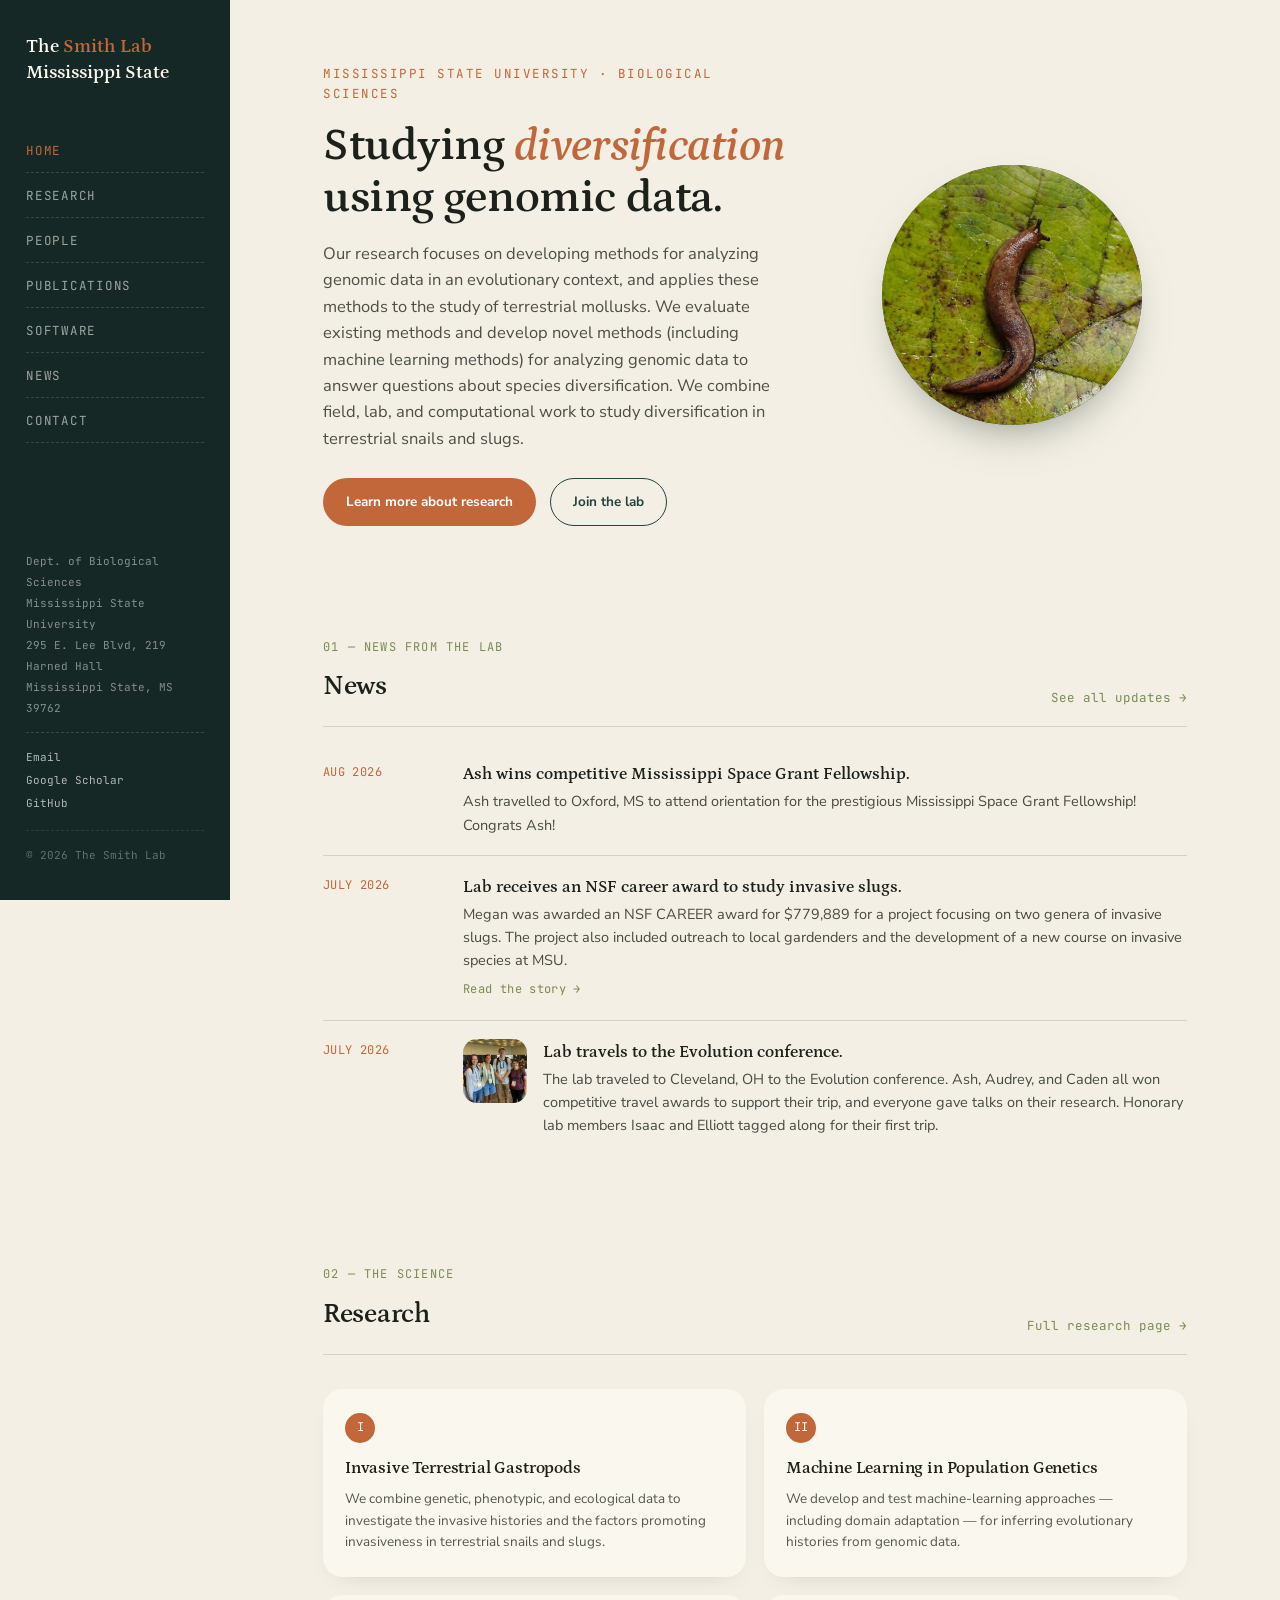
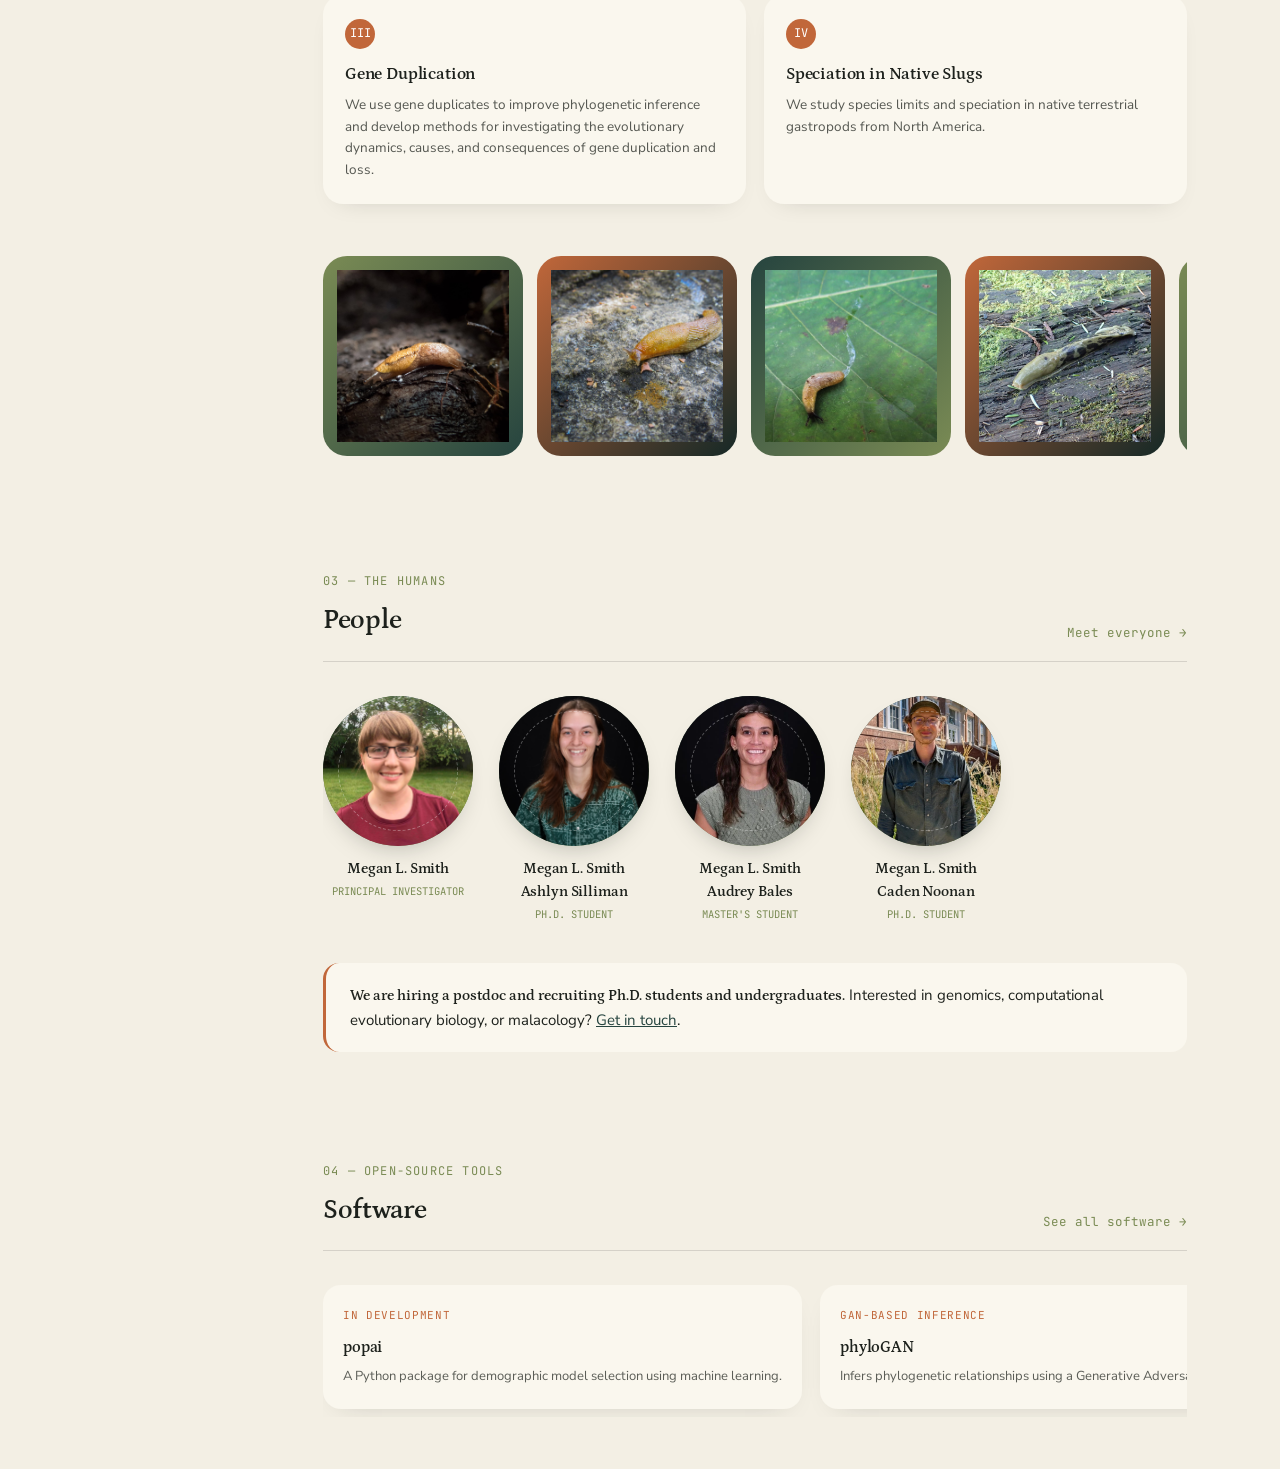
==== index.html @ 206c3eed "Initial site" ====
<!DOCTYPE html>
<html lang="en">
<head>
<meta charset="UTF-8">
<meta name="viewport" content="width=device-width, initial-scale=1.0">
<meta name="description" content="The Smith Lab at Mississippi State University studies diversification using genomic data, with a focus on terrestrial snails and slugs.">
<title>The Smith Lab — Mississippi State University</title>
<link rel="stylesheet" href="styles.css">
</head>
<body>

<div class="layout">
  <div class="sidebar">
    <div class="sidebar-top">
      <a class="brand" href="index.html">The <span>Smith Lab</span><br>Mississippi State</a>
      <button class="sidebar-toggle" aria-label="Toggle menu" aria-expanded="false"><span></span><span></span><span></span></button>
    </div>
    <div class="sidebar-collapsible">
      <ul>
        <li><a href="index.html" class="navlink active">Home</a></li>
        <li><a href="research.html" class="navlink">Research</a></li>
        <li><a href="people.html" class="navlink">People</a></li>
        <li><a href="publications.html" class="navlink">Publications</a></li>
        <li><a href="software.html" class="navlink">Software</a></li>
        <li><a href="news.html" class="navlink">News</a></li>
        <li><a href="contact.html" class="navlink">Contact</a></li>
      </ul>
      <div class="foot-mini">
        Dept. of Biological Sciences<br>
        Mississippi State University<br>
        295 E. Lee Blvd, 219 Harned Hall<br>
        Mississippi State, MS 39762
        <div class="foot-links">
          <a href="mailto:ms4438@msstate.edu">Email</a>
          <a href="https://scholar.google.com/citations?hl=en&user=STDh3vkAAAAJ">Google Scholar</a>
          <a href="https://github.com/meganlsmith">GitHub</a>
        </div>
        <div class="copyright">© 2026 The Smith Lab</div>
      </div>
    </div>
  </div>

  <main>
    <header class="hero">
      <div class="wrap">
        <div>
          <span class="eyebrow mono">Mississippi State University · Biological Sciences</span>
          <h1>Studying <em>diversification</em> using genomic data.</h1>
          <p class="lede">
				Our research focuses on developing methods for analyzing genomic data in an evolutionary context, and applies these methods to the study of terrestrial mollusks.
				We evaluate existing methods and develop novel methods (including machine learning methods) for analyzing genomic data to answer questions about species diversification.
				We combine field, lab, and computational work to study diversification in terrestrial snails and slugs.           
		  </p>
          <div class="hero-ctas">
            <a class="btn btn-solid" href="research.html">Learn more about research</a>
            <a class="btn btn-outline" href="people.html">Join the lab</a>
          </div>
        </div>
        <div class="hero-art">
          <!-- PLACEHOLDER: swap for a headshot or field photo, saved to photos/header/ -->
			<div class="photo-circle"><img src="photos/header/vanattae.webp" alt="Close-up of a cute snail"></div>

        </div>
      </div>
    </header>

    <!-- News teaser section -->
    <section id="news-teaser">
      <div class="wrap">
        <div class="section-head">
          <div>
            <span class="tag">01 — News from the lab</span>
            <h2>News</h2>
          </div>
          <a href="news.html" class="more-link">See all updates →</a>
        </div>
        <ul class="news-list" id="news-list-home">
          <li><p class="mono" style="opacity:0.5;">Loading news…</p></li>
        </ul>
      </div>
    </section>

    <section id="research">
      <div class="wrap">
        <div class="section-head">
          <div>
            <span class="tag">02 — The science</span>
            <h2>Research</h2>
          </div>
          <a href="research.html" class="more-link">Full research page →</a>
        </div>
        <div class="research-grid">
          <div class="research-card">
            <div class="num">I</div>
            <h3>Invasive Terrestrial Gastropods</h3>
            <p>We combine genetic, phenotypic, and ecological data to investigate the invasive histories and the factors promoting invasiveness in terrestrial snails and slugs.</p>
          </div>
          <div class="research-card">
            <div class="num">II</div>
            <h3>Machine Learning in Population Genetics</h3>
            <p>We develop and test machine-learning approaches — including domain adaptation — for inferring evolutionary histories from genomic data.</p>
          </div>
          <div class="research-card">
            <div class="num">III</div>
            <h3>Gene Duplication</h3>
            <p>We use gene duplicates to improve phylogenetic inference and develop methods for investigating the evolutionary dynamics, causes, and consequences of gene duplication and loss.</p>
          </div>
          <div class="research-card">
            <div class="num">IV</div>
            <h3>Speciation in Native Slugs</h3>
            <p>We study species limits and speciation in native terrestrial gastropods from North America.</p>
          </div>
        </div>
      </div>
    </section>

    <!-- Gallery section -->
    <section style="padding-top:0;">
      <div class="wrap">
        <!--
          PLACEHOLDER: fieldwork / specimen / lab photos.
          Drop images into photos/gallery/ and replace each .gallery-item's
          contents with an <img src="photos/gallery/your-photo.jpg" alt="..."> tag.
        -->
		<div class="gallery" id="gallery">
          <div class="gallery-item"><span class="mono">Loading…</span></div>
        </div>
    
      </div>
    </section>

    <!-- People teaser section -->
    <section id="people-teaser">
      <div class="wrap">
        <div class="section-head">
          <div>
            <span class="tag">03 — The humans</span>
            <h2>People</h2>
          </div>
          <a href="people.html" class="more-link">Meet everyone →</a>
        </div>
        <div class="people-strip">
          <a class="person-card-link" href="people.html#megan-smith">
            <div class="person-card">
			<div class="person-photo"><img src="photos/people/megan.webp" alt="Megan L. Smith"></div>              <h4>Megan L. Smith</h4>
              <div class="role">Principal Investigator</div>
            </div>
          </a>
          <a class="person-card-link" href="people.html#ashlyn-silliman">
            <div class="person-card">
			<div class="person-photo"><img src="photos/people/ash.webp" alt="Ash Silliman"></div>              <h4>Megan L. Smith</h4>
              <h4>Ashlyn Silliman</h4>
              <div class="role">Ph.D. Student</div>
            </div>
          </a>
          <a class="person-card-link" href="people.html#audrey-bales">
            <div class="person-card">
			<div class="person-photo"><img src="photos/people/audrey.webp" alt="Audrey Bales"></div>              <h4>Megan L. Smith</h4>
              <h4>Audrey Bales</h4>
              <div class="role">Master's Student</div>
            </div>
          </a>
          <a class="person-card-link" href="people.html#caden-noonan">
            <div class="person-card">
			<div class="person-photo"><img src="photos/people/caden.webp" alt="Caden Noonan"></div>              <h4>Megan L. Smith</h4>
              <h4>Caden Noonan</h4>
              <div class="role">Ph.D. Student</div>
            </div>
          </a>
        </div>
        <div class="recruiting">
          <strong>We are hiring a postdoc and recruiting Ph.D. students and undergraduates.</strong> Interested in genomics, computational evolutionary biology, or malacology? <a href="contact.html" style="color:var(--teal); text-decoration:underline;">Get in touch</a>.
        </div>
      </div>
    </section>

    <!-- Software teaser section -->
    <section id="software-teaser">
      <div class="wrap">
        <div class="section-head">
          <div>
            <span class="tag">04 — Open-source tools</span>
            <h2>Software</h2>
          </div>
          <a href="software.html" class="more-link">See all software →</a>
        </div>
        <div class="software-strip">
          <div class="software-card-mini">
            <span class="mono">In development</span>
            <h4>popai</h4>
            <p>A Python package for demographic model selection using machine learning.</p>
          </div>
          <div class="software-card-mini">
            <span class="mono">GAN-based inference</span>
            <h4>phyloGAN</h4>
            <p>Infers phylogenetic relationships using a Generative Adversarial Network.</p>
          </div>
          <div class="software-card-mini">
            <span class="mono">Simulation</span>
            <h4>dupcoal</h4>
            <p>Simulates gene trees under duplication, loss, and coalescence, including copy-number hemiplasy.</p>
          </div>
        </div>
      </div>
    </section>


  </main>
</div>

<!-- Gallery autoscroll -->
<!-- Gallery: build tiles from gallery.json, then enable auto-scroll on hover -->
<script>
  const gallery = document.getElementById('gallery');

  fetch('gallery.json')
    .then(res => res.json())
    .then(items => {
      if (!items.length) {
        gallery.innerHTML = '<div class="gallery-item"><span class="mono">Photos coming soon</span></div>';
        return;
      }

      gallery.innerHTML = items.map(item =>
        `<div class="gallery-item"><img src="photos/gallery/${item.file}" alt="${item.alt || ''}"></div>`
      ).join('');

      const originalItems = Array.from(gallery.children);
      originalItems.forEach(item => {
        const clone = item.cloneNode(true);
        clone.setAttribute('aria-hidden', 'true');
        gallery.appendChild(clone);
      });
      const loopPoint = gallery.scrollWidth / 2;

      let scrollTimer = null;
      gallery.addEventListener('mouseenter', () => {
        gallery.classList.add('auto-scrolling');
        scrollTimer = setInterval(() => {
          gallery.scrollLeft += 2;
          if (gallery.scrollLeft >= loopPoint) gallery.scrollLeft -= loopPoint;
        }, 20);
      });
      gallery.addEventListener('mouseleave', () => {
        clearInterval(scrollTimer);
        gallery.classList.remove('auto-scrolling');
      });
    })
    .catch(() => {
      gallery.innerHTML = '<div class="gallery-item"><span class="mono">Could not load gallery.json</span></div>';
    });
</script>
<!-- News teaser (first 3 items from news.json) -->
<script>
  fetch('news.json')
    .then(res => res.json())
    .then(items => {
      items.sort((a, b) => new Date(b.date) - new Date(a.date));
      const list = document.getElementById('news-list-home');
      list.innerHTML = items.slice(0, 3).map(n => {
        const thumb = n.image ? `<img class="news-thumb" src="${n.image}" alt="">` : '';
        const link = n.link ? `<a class="news-link mono" href="${n.link}" target="_blank" rel="noopener">Read the story →</a>` : '';
        return `
          <li>
            <span class="news-date mono">${n.display_date}</span>
            <div class="news-text">
              ${thumb}
              <div class="news-text-body">
                <strong>${n.title}</strong>
                <p>${n.body}</p>
                ${link}
              </div>
            </div>
          </li>`;
      }).join('');
    })
    .catch(() => {
      document.getElementById('news-list-home').innerHTML = '<li><p class="mono" style="opacity:0.5;">Could not load news.json.</p></li>';
    });
</script>
<script src="nav.js"></script>

</body>
</html>
---- styles.css ----
@import url('https://fonts.googleapis.com/css2?family=Petrona:opsz,wght@8..30,400;8..30,500;8..30,600;8..30,700&family=Nunito+Sans:wght@400;500;600;700&family=JetBrains+Mono:wght@400;500;600;700&display=swap');

:root{
  --ink:#1D211C;
  --paper:#F3EFE4;
  --paper-warm:#FAF7EE;
  --teal:#26443F;
  --teal-deep:#152826;
  --rust:#C1673A;
  --moss:#7A8B54;
  --line: rgba(29,33,28,0.14);
}

*{box-sizing:border-box;}
html{scroll-behavior:smooth;}
body{
  margin:0;
  background:var(--paper);
  color:var(--ink);
  font-family:'Nunito Sans', sans-serif;
  font-size:17px;
  line-height:1.6;
}
h1,h2,h3,h4{
  font-family:'Petrona', serif;
  margin:0;
  font-weight:600;
  letter-spacing:-0.01em;
}
a{color:inherit;}
img{max-width:100%; display:block;}
.mono{
  font-family:'JetBrains Mono', monospace;
  letter-spacing:0.03em;
}
.species{font-style:italic;}
.wrap{
  max-width:960px;
  margin:0 auto;
  padding:0 48px;
}

/* ============ SIDEBAR LAYOUT (site-wide) ============ */
.layout{display:grid; grid-template-columns:230px 1fr; align-items:start;}
.sidebar{
  background:var(--teal-deep);
  color:var(--paper-warm);
  padding:34px 26px;
  position:sticky;
  top:0;
  align-self:start;
  height:100vh;
  display:flex;
  flex-direction:column;
}
.sidebar-top{display:flex; align-items:center; justify-content:space-between;}
.brand{
  font-family:'Petrona', serif;
  font-size:18.5px;
  font-weight:600;
  line-height:1.4;
  display:block;
  text-decoration:none;
  color:inherit;
}
.brand span{color:var(--rust);}

.sidebar-toggle{
  display:none;
  background:none; border:none; cursor:pointer; padding:6px;
  flex-direction:column; gap:5px;
}
.sidebar-toggle span{width:22px; height:2px; background:var(--paper-warm); display:block; border-radius:1px;}

.sidebar-collapsible{display:flex; flex-direction:column; flex:1; margin-top:44px;}
.sidebar-collapsible ul{list-style:none; margin:0; padding:0; display:flex; flex-direction:column; gap:2px;}
.sidebar-collapsible a.navlink{
  text-decoration:none;
  font-family:'JetBrains Mono', monospace;
  font-size:12.5px;
  text-transform:uppercase;
  letter-spacing:0.06em;
  color:rgba(248,246,237,0.6);
  padding:11px 0;
  display:block;
  border-bottom:1px dashed rgba(248,246,237,0.15);
}
.sidebar-collapsible a.navlink.active, .sidebar-collapsible a.navlink:hover{color:var(--rust);}

.foot-mini{margin-top:auto; padding-top:30px; font-family:'JetBrains Mono', monospace; font-size:11px; color:rgba(248,246,237,0.5); line-height:1.9;}
.foot-mini a{color:rgba(248,246,237,0.7); text-decoration:none;}
.foot-mini a:hover{color:var(--rust);}
.foot-mini .foot-links{display:flex; flex-direction:column; gap:2px; margin-top:14px; padding-top:14px; border-top:1px dashed rgba(248,246,237,0.15);}
.foot-mini .copyright{margin-top:16px; padding-top:14px; border-top:1px dashed rgba(248,246,237,0.15); opacity:0.7;}

main{min-width:0;}

@media (max-width:860px){
  .layout{grid-template-columns:1fr;}
  .sidebar{position:relative; height:auto; padding:20px 24px;}
  .sidebar-toggle{display:flex;}
  .sidebar-collapsible{display:none; margin-top:22px;}
  .sidebar-collapsible.open{display:flex;}
  .wrap{padding:0 24px;}
}

/* ============ HERO (homepage) ============ */
.hero{padding:64px 0 54px;}
.hero .wrap{display:grid; grid-template-columns:1.15fr 0.85fr; gap:40px; align-items:center;}
.eyebrow{
  font-family:'JetBrains Mono', monospace;
  font-size:12.5px;
  letter-spacing:0.12em;
  text-transform:uppercase;
  color:var(--rust);
  margin-bottom:16px;
  display:block;
}
.hero h1{font-size:clamp(32px, 4.2vw, 46px); line-height:1.12;}
.hero h1 em{font-style:italic; color:var(--rust); font-weight:600;}
.hero p.lede{margin-top:18px; max-width:46ch; font-size:16.5px; color:rgba(29,33,28,0.78);}
.hero-ctas{margin-top:26px; display:flex; gap:14px; flex-wrap:wrap;}
.btn{
  display:inline-block;
  padding:12px 22px;
  border-radius:999px;
  font-size:13.5px;
  font-weight:700;
  text-decoration:none;
  border:1.5px solid transparent;
}
.btn-solid{background:var(--rust); color:#fff;}
.btn-solid:hover{background:#a8552d;}
.btn-outline{border-color:var(--teal); color:var(--teal);}
.btn-outline:hover{background:var(--teal); color:#fff;}

.hero-art{display:flex; justify-content:center;}
.photo-circle{
  width:100%; max-width:260px; aspect-ratio:1/1; border-radius:50%;
  background:radial-gradient(circle at 30% 30%, var(--moss), var(--teal) 75%);
  display:flex; align-items:center; justify-content:center;
  color:rgba(255,255,255,0.75);
  font-family:'JetBrains Mono', monospace; font-size:11.5px; text-align:center;
  box-shadow:0 20px 44px -20px rgba(21,40,38,0.5);
  position:relative;
}
.photo-circle::before{content:''; position:absolute; inset:14%; border-radius:50%; border:1.5px dashed rgba(255,255,255,0.35);}
.photo-circle::after{content:''; position:absolute; inset:28%; border-radius:50%; border:1.5px dashed rgba(255,255,255,0.3);}
.photo-circle img{position:absolute; inset:0; width:100%; height:100%; object-fit:cover; border-radius:50%;}

@media (max-width:860px){
  .hero .wrap{grid-template-columns:1fr;}
  .hero-art{order:-1; margin-bottom:8px;}
  .photo-circle{max-width:220px;}
}

/* ============ PAGE HERO (interior pages) ============ */
.page-hero{padding:56px 0 46px;}
.page-hero h1{font-size:clamp(30px, 4vw, 42px);}
.page-hero p.lede{margin-top:14px; max-width:60ch; font-size:16.5px; color:rgba(29,33,28,0.78);}

/* ============ SECTION SCAFFOLD ============ */
section{padding:52px 0;}
.section-head{
  display:flex; justify-content:space-between; align-items:flex-end;
  margin-bottom:34px; gap:20px; flex-wrap:wrap;
  border-bottom:1px solid var(--line);
  padding-bottom:18px;
}
.tag{
  font-family:'JetBrains Mono', monospace;
  font-size:12px;
  letter-spacing:0.1em;
  text-transform:uppercase;
  color:var(--moss);
}
.section-head h2{font-size:27px; margin-top:6px;}
.more-link{font-size:12.5px; text-decoration:none; color:var(--moss); font-family:'JetBrains Mono', monospace;}
.more-link:hover{color:var(--rust);}

/* ============ RESEARCH — homepage teaser grid ============ */
.research-grid{display:grid; grid-template-columns:repeat(2, 1fr); gap:18px;}
.research-card{background:var(--paper-warm); border-radius:20px; padding:24px 22px; box-shadow:0 10px 26px -18px rgba(29,33,28,0.25);}
.research-card .num{width:30px; height:30px; border-radius:50%; background:var(--rust); color:#fff; display:flex; align-items:center; justify-content:center; font-family:'JetBrains Mono', monospace; font-size:12px; margin-bottom:12px;}
.research-card h3{font-size:17px; margin-bottom:6px;}
.research-card p{font-size:13.5px; color:rgba(29,33,28,0.75); margin:0;}

/* ============ RESEARCH — full page long-form entries ============ */
.research-entry{display:grid; grid-template-columns:64px 1fr; gap:24px; padding:38px 0; border-bottom:1px solid var(--line);}
.research-entry:first-child{padding-top:0;}
.research-entry .num-circle{width:44px; height:44px; border-radius:50%; background:var(--rust); color:#fff; display:flex; align-items:center; justify-content:center; font-family:'JetBrains Mono', monospace; font-size:15px;}
.research-entry h3{font-size:24px; margin-bottom:14px;}
.research-entry p{font-size:15.5px; color:rgba(29,33,28,0.8); margin:0 0 12px;}
.research-entry p:last-child{margin-bottom:0;}
.research-entry ul{margin:0 0 12px; padding-left:22px; font-size:15.5px; color:rgba(29,33,28,0.8); line-height:1.6;}
.research-entry ul li{margin-bottom:6px;}
.research-entry ul li:last-child{margin-bottom:0;}

.research-figure{margin-top:22px;}
.research-figure .figure-placeholder{
  width:100%; aspect-ratio:16/10; border-radius:20px;
  border:1.5px dashed var(--line);
  display:flex; align-items:center; justify-content:center;
  color:rgba(29,33,28,0.45); font-family:'JetBrains Mono', monospace; font-size:12px; text-align:center; padding:16px;
}
.research-figure img{width:100%; height:auto; border-radius:20px; display:block;}
.research-figure figcaption{margin-top:8px; font-family:'JetBrains Mono', monospace; font-size:12px; color:rgba(29,33,28,0.55); line-height:1.5;}
.research-figure-grid{display:grid; grid-template-columns:repeat(2, 1fr); gap:18px; margin-top:22px;}
.research-figure-grid .research-figure{margin-top:0;}
.research-figure-grid .figure-placeholder{aspect-ratio:4/3;}
@media (max-width:640px){ .research-figure-grid{grid-template-columns:1fr;} }

/* ============ SCROLLING GALLERY (rounded, auto-scroll on hover) ============ */
.gallery{display:flex; gap:14px; overflow-x:auto; scroll-snap-type:x mandatory; padding-bottom:6px; scrollbar-width:thin; scrollbar-color:var(--rust) var(--paper);}
.gallery::-webkit-scrollbar{height:7px;}
.gallery::-webkit-scrollbar-track{background:var(--paper);}
.gallery::-webkit-scrollbar-thumb{background:var(--rust); border-radius:4px;}
.gallery-item{
  flex:0 0 auto; width:200px; aspect-ratio:1/1; border-radius:24px; scroll-snap-align:start;
  background:linear-gradient(135deg, var(--moss), var(--teal));
  display:flex; align-items:center; justify-content:center;
  color:rgba(255,255,255,0.75); font-family:'JetBrains Mono', monospace; font-size:11.5px; text-align:center; padding:14px;
  overflow:hidden; position:relative;
}
.gallery-item img{width:100%; height:100%; object-fit:cover; display:block;}
.gallery-item:nth-child(2n){background:linear-gradient(135deg, var(--rust), var(--teal-deep));}
.gallery-item:nth-child(3n){background:linear-gradient(135deg, var(--teal), var(--moss));}
.gallery-caption{margin-top:14px; font-family:'JetBrains Mono', monospace; font-size:12px; color:rgba(29,33,28,0.5);}
.gallery.auto-scrolling{scroll-snap-type:none; scroll-behavior:auto;}

/* ============ PEOPLE — homepage scrolling strip ============ */
.people-strip{display:flex; gap:26px; overflow-x:auto; padding-bottom:8px; scrollbar-width:thin; scrollbar-color:var(--rust) var(--paper);}
.person-card-link{text-decoration:none; color:inherit;}
.person-card{flex:0 0 auto; width:150px; text-align:center;}
.person-photo{
  width:150px; height:150px; border-radius:50%;
  background:linear-gradient(160deg, var(--teal), var(--moss));
  margin:0 auto 12px; box-shadow:0 12px 26px -14px rgba(29,33,28,0.35);
  position:relative; overflow:hidden;
  display:flex; align-items:center; justify-content:center;
  color:rgba(255,255,255,0.65); font-family:'JetBrains Mono', monospace; font-size:10px; text-align:center; padding:8px;
}
.person-photo::after{content:''; position:absolute; inset:10%; border-radius:50%; border:1px dashed rgba(255,255,255,0.3); pointer-events:none;}
.person-photo img{position:absolute; inset:0; width:100%; height:100%; object-fit:cover;}
.person-card h4{font-size:14.5px;}
.person-card .role{font-family:'JetBrains Mono', monospace; font-size:10.5px; color:var(--moss); text-transform:uppercase; margin-top:2px;}

/* ============ PEOPLE — full page grid ============ */
.people-grid{display:grid; grid-template-columns:repeat(auto-fill, minmax(230px, 1fr)); gap:40px 28px;}
.people-grid .person-card{width:auto; scroll-margin-top:24px;}
.people-grid .person-photo{width:180px; height:180px;}
.people-grid .links{margin-top:10px; display:flex; gap:12px; font-size:13px; justify-content:center;}
.people-grid .links a{color:var(--moss); text-decoration:none;}
.people-grid .links a:hover{color:var(--rust);}
.people-grid .bio{font-size:14.5px; color:rgba(29,33,28,0.72); margin-top:12px; text-align:left;}

.alumni-list{list-style:none; margin:0; padding:0;}
.alumni-list li{display:flex; justify-content:space-between; gap:16px; padding:14px 0; border-bottom:1px solid var(--line); font-size:15px; flex-wrap:wrap;}
.alumni-list li:last-child{border-bottom:none;}
.alumni-list .alumni-role{color:rgba(29,33,28,0.6); font-family:'JetBrains Mono', monospace; font-size:12.5px;}

.recruiting{margin-top:32px; padding:20px 24px; background:var(--paper-warm); border-radius:16px; border-left:3px solid var(--rust); font-size:15px;}
.recruiting strong{font-family:'Petrona', serif; font-weight:600;}

/* ============ SOFTWARE — homepage teaser ============ */
.software-strip{display:flex; gap:18px; overflow-x:auto; padding-bottom:8px;}
.software-card-mini{min-width:210px; flex:0 0 auto; padding:22px 20px; background:var(--paper-warm); border-radius:18px; box-shadow:0 10px 26px -18px rgba(29,33,28,0.25);}
.software-card-mini .mono{font-size:11px; color:var(--rust); text-transform:uppercase; letter-spacing:0.06em; display:block; margin-bottom:10px;}
.software-card-mini h4{font-size:16px; margin-bottom:6px;}
.software-card-mini p{font-size:13px; color:rgba(29,33,28,0.72); margin:0;}

/* ============ SOFTWARE — full page grid ============ */
.software-grid{display:grid; grid-template-columns:repeat(auto-fill, minmax(270px, 1fr)); gap:24px;}
.software-card{padding:28px 26px; background:var(--paper-warm); border-radius:20px; box-shadow:0 10px 26px -18px rgba(29,33,28,0.2);}
.software-card h3{font-size:19px; margin-bottom:10px;}
.software-card p{font-size:14.5px; color:rgba(29,33,28,0.78); margin:0 0 16px;}
.software-card .links{display:flex; gap:16px; font-size:13px; font-family:'JetBrains Mono', monospace;}
.software-card .links a{color:var(--moss); text-decoration:none;}
.software-card .links a:hover{color:var(--rust);}
.software-card .ref{margin-top:12px; font-size:12.5px; color:rgba(29,33,28,0.55); font-style:italic;}

/* ============ NEWS ============ */
.news-list{list-style:none; margin:0; padding:0;}
.news-list li{display:grid; grid-template-columns:120px 1fr; gap:20px; padding:18px 0; border-bottom:1px solid var(--line);}
.news-list li:first-child{padding-top:0;}
.news-list li:last-child{border-bottom:none;}
.news-date{font-family:'JetBrains Mono', monospace; font-size:12px; color:var(--rust); padding-top:2px;}
.news-text{display:flex; gap:16px; align-items:flex-start;}
.news-thumb{
  width:64px; height:64px; border-radius:14px; object-fit:cover; flex:0 0 auto;
  background:linear-gradient(135deg, var(--moss), var(--teal));
}
.news-text-body{flex:1; min-width:0;}
.news-text-body strong{font-family:'Petrona', serif; font-weight:600; color:var(--ink); display:block; margin-bottom:2px;}
.news-text-body p{margin:0; font-size:14.5px; color:rgba(29,33,28,0.8);}
.news-link{display:inline-block; margin-top:8px; font-family:'JetBrains Mono', monospace; font-size:12px; color:var(--moss); text-decoration:none;}
.news-link:hover{color:var(--rust);}
@media (max-width:560px){ .news-list li{grid-template-columns:1fr;} .news-text{flex-direction:column;} }

/* ============ PUBLICATIONS ============ */
.pub-filter{display:flex; gap:10px; margin-bottom:32px; flex-wrap:wrap;}
.pub-filter button{
  font-family:'JetBrains Mono', monospace; font-size:12.5px; text-transform:uppercase; letter-spacing:0.05em;
  padding:8px 16px; background:transparent; border:1px solid var(--line); border-radius:20px; cursor:pointer; color:var(--ink);
}
.pub-filter button.active{background:var(--teal); color:#fff; border-color:var(--teal);}
.pub-list{list-style:none; margin:0; padding:0;}
.pub-list li{display:grid; grid-template-columns:70px 1fr; gap:24px; padding:20px 0; border-bottom:1px solid var(--line);}
.pub-list li:first-child{padding-top:0;}
.pub-year{font-family:'JetBrains Mono', monospace; font-size:14px; color:var(--rust); padding-top:2px;}
.pub-title{font-size:15.5px; margin-bottom:4px; font-weight:600;}
.pub-meta{font-size:13.5px; color:rgba(29,33,28,0.6);}
.pub-links{margin-top:6px; display:flex; gap:14px;}
.pub-links a{font-size:12.5px; font-family:'JetBrains Mono', monospace; color:var(--moss); text-decoration:none;}
.pub-links a:hover{color:var(--rust);}
.pub-badge{display:inline-block; margin-left:8px; font-size:10px; font-family:'JetBrains Mono', monospace; text-transform:uppercase; letter-spacing:0.05em; color:var(--moss); border:1px solid var(--line); border-radius:10px; padding:2px 8px; vertical-align:middle;}
@media (max-width:560px){ .pub-list li{grid-template-columns:1fr; gap:4px;} }

/* ============ CONTACT ============ */
.contact-grid{display:grid; grid-template-columns:1fr 1fr; gap:56px;}
.contact-block h3{font-size:19px; margin-bottom:14px;}
.contact-block p{font-size:15px; color:rgba(29,33,28,0.78);}
.contact-list{list-style:none; margin:0; padding:0;}
.contact-list li{padding:10px 0; border-bottom:1px solid var(--line); display:flex; justify-content:space-between; font-size:14.5px;}
.contact-list li a{color:var(--moss); text-decoration:none;}
.contact-list li a:hover{color:var(--rust);}
@media (max-width:700px){ .contact-grid{grid-template-columns:1fr; gap:36px;} }
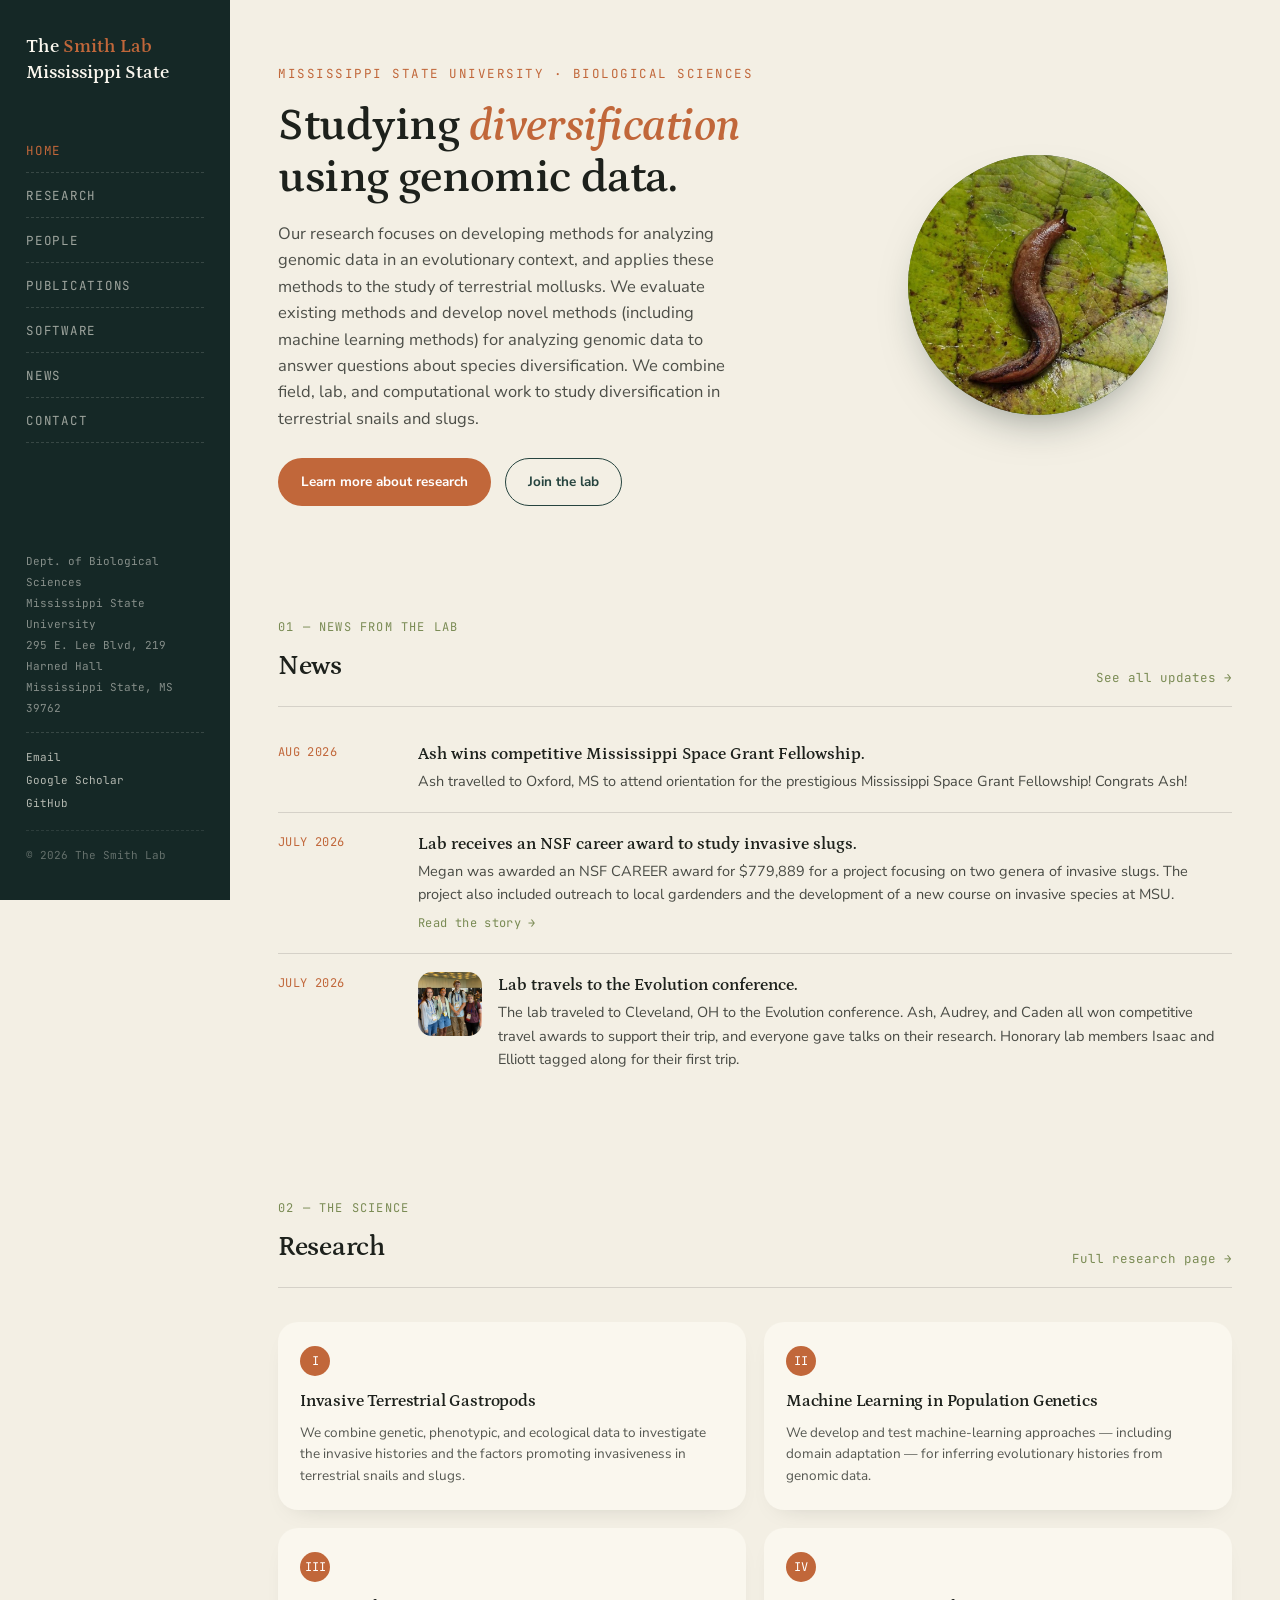
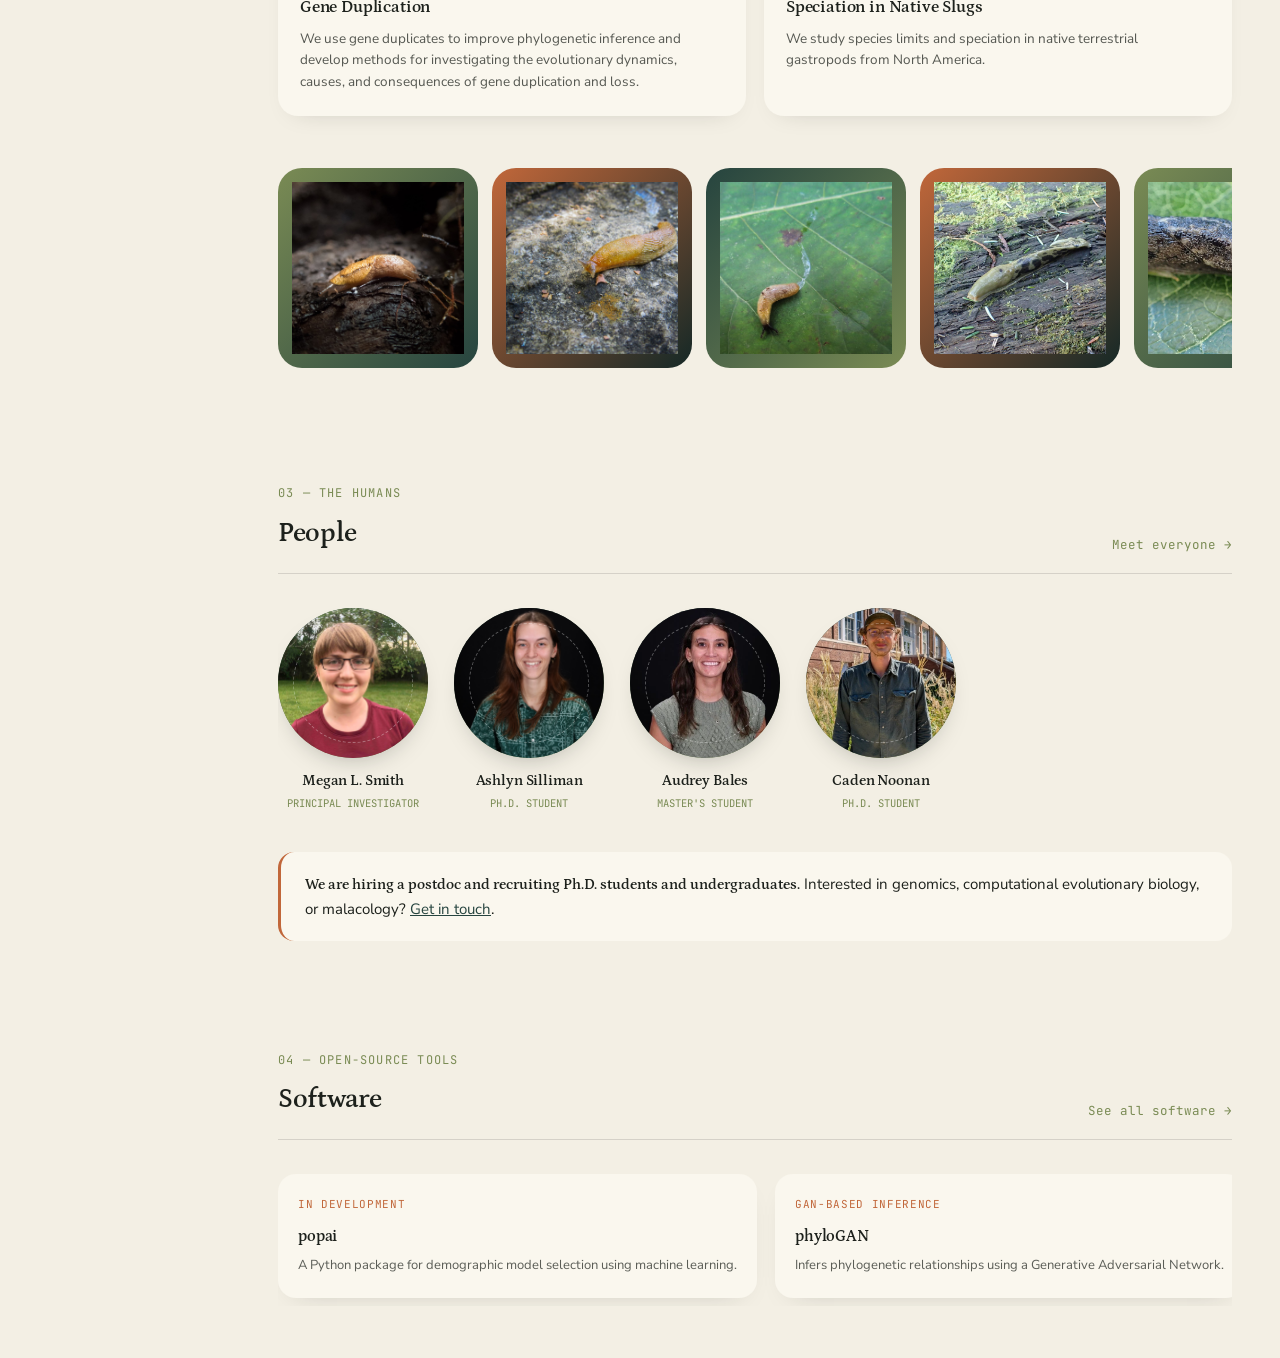
==== commit b8664bda: "Fixed name bug." ====
--- a/index.html
+++ b/index.html
@@ -142,27 +142,28 @@
         <div class="people-strip">
           <a class="person-card-link" href="people.html#megan-smith">
             <div class="person-card">
-			<div class="person-photo"><img src="photos/people/megan.webp" alt="Megan L. Smith"></div>              <h4>Megan L. Smith</h4>
+			<div class="person-photo"><img src="photos/people/megan.webp" alt="Megan L. Smith"></div>              
+			<h4>Megan L. Smith</h4>
               <div class="role">Principal Investigator</div>
             </div>
           </a>
           <a class="person-card-link" href="people.html#ashlyn-silliman">
             <div class="person-card">
-			<div class="person-photo"><img src="photos/people/ash.webp" alt="Ash Silliman"></div>              <h4>Megan L. Smith</h4>
+			<div class="person-photo"><img src="photos/people/ash.webp" alt="Ash Silliman"></div>
               <h4>Ashlyn Silliman</h4>
               <div class="role">Ph.D. Student</div>
             </div>
           </a>
           <a class="person-card-link" href="people.html#audrey-bales">
             <div class="person-card">
-			<div class="person-photo"><img src="photos/people/audrey.webp" alt="Audrey Bales"></div>              <h4>Megan L. Smith</h4>
+			<div class="person-photo"><img src="photos/people/audrey.webp" alt="Audrey Bales"></div> 
               <h4>Audrey Bales</h4>
               <div class="role">Master's Student</div>
             </div>
           </a>
           <a class="person-card-link" href="people.html#caden-noonan">
             <div class="person-card">
-			<div class="person-photo"><img src="photos/people/caden.webp" alt="Caden Noonan"></div>              <h4>Megan L. Smith</h4>
+			<div class="person-photo"><img src="photos/people/caden.webp" alt="Caden Noonan"></div> 
               <h4>Caden Noonan</h4>
               <div class="role">Ph.D. Student</div>
             </div>
--- a/styles.css
+++ b/styles.css
@@ -35,7 +35,7 @@
 }
 .species{font-style:italic;}
 .wrap{
-  max-width:960px;
+  max-width:1500px;
   margin:0 auto;
   padding:0 48px;
 }
@@ -254,10 +254,10 @@
 .people-grid .links a:hover{color:var(--rust);}
 .people-grid .bio{font-size:14.5px; color:rgba(29,33,28,0.72); margin-top:12px; text-align:left;}
 
-.alumni-list{list-style:none; margin:0; padding:0;}
-.alumni-list li{display:flex; justify-content:space-between; gap:16px; padding:14px 0; border-bottom:1px solid var(--line); font-size:15px; flex-wrap:wrap;}
+.alumni-list li{display:flex; flex-direction:column; gap:4px; padding:14px 0; border-bottom:1px solid var(--line); font-size:15px;}
 .alumni-list li:last-child{border-bottom:none;}
-.alumni-list .alumni-role{color:rgba(29,33,28,0.6); font-family:'JetBrains Mono', monospace; font-size:12.5px;}
+.alumni-top{display:flex; justify-content:space-between; gap:16px; flex-wrap:wrap;}
+.alumni-now{font-size:13.5px; color:rgba(29,33,28,0.6); font-style:italic;}
 
 .recruiting{margin-top:32px; padding:20px 24px; background:var(--paper-warm); border-radius:16px; border-left:3px solid var(--rust); font-size:15px;}
 .recruiting strong{font-family:'Petrona', serif; font-weight:600;}
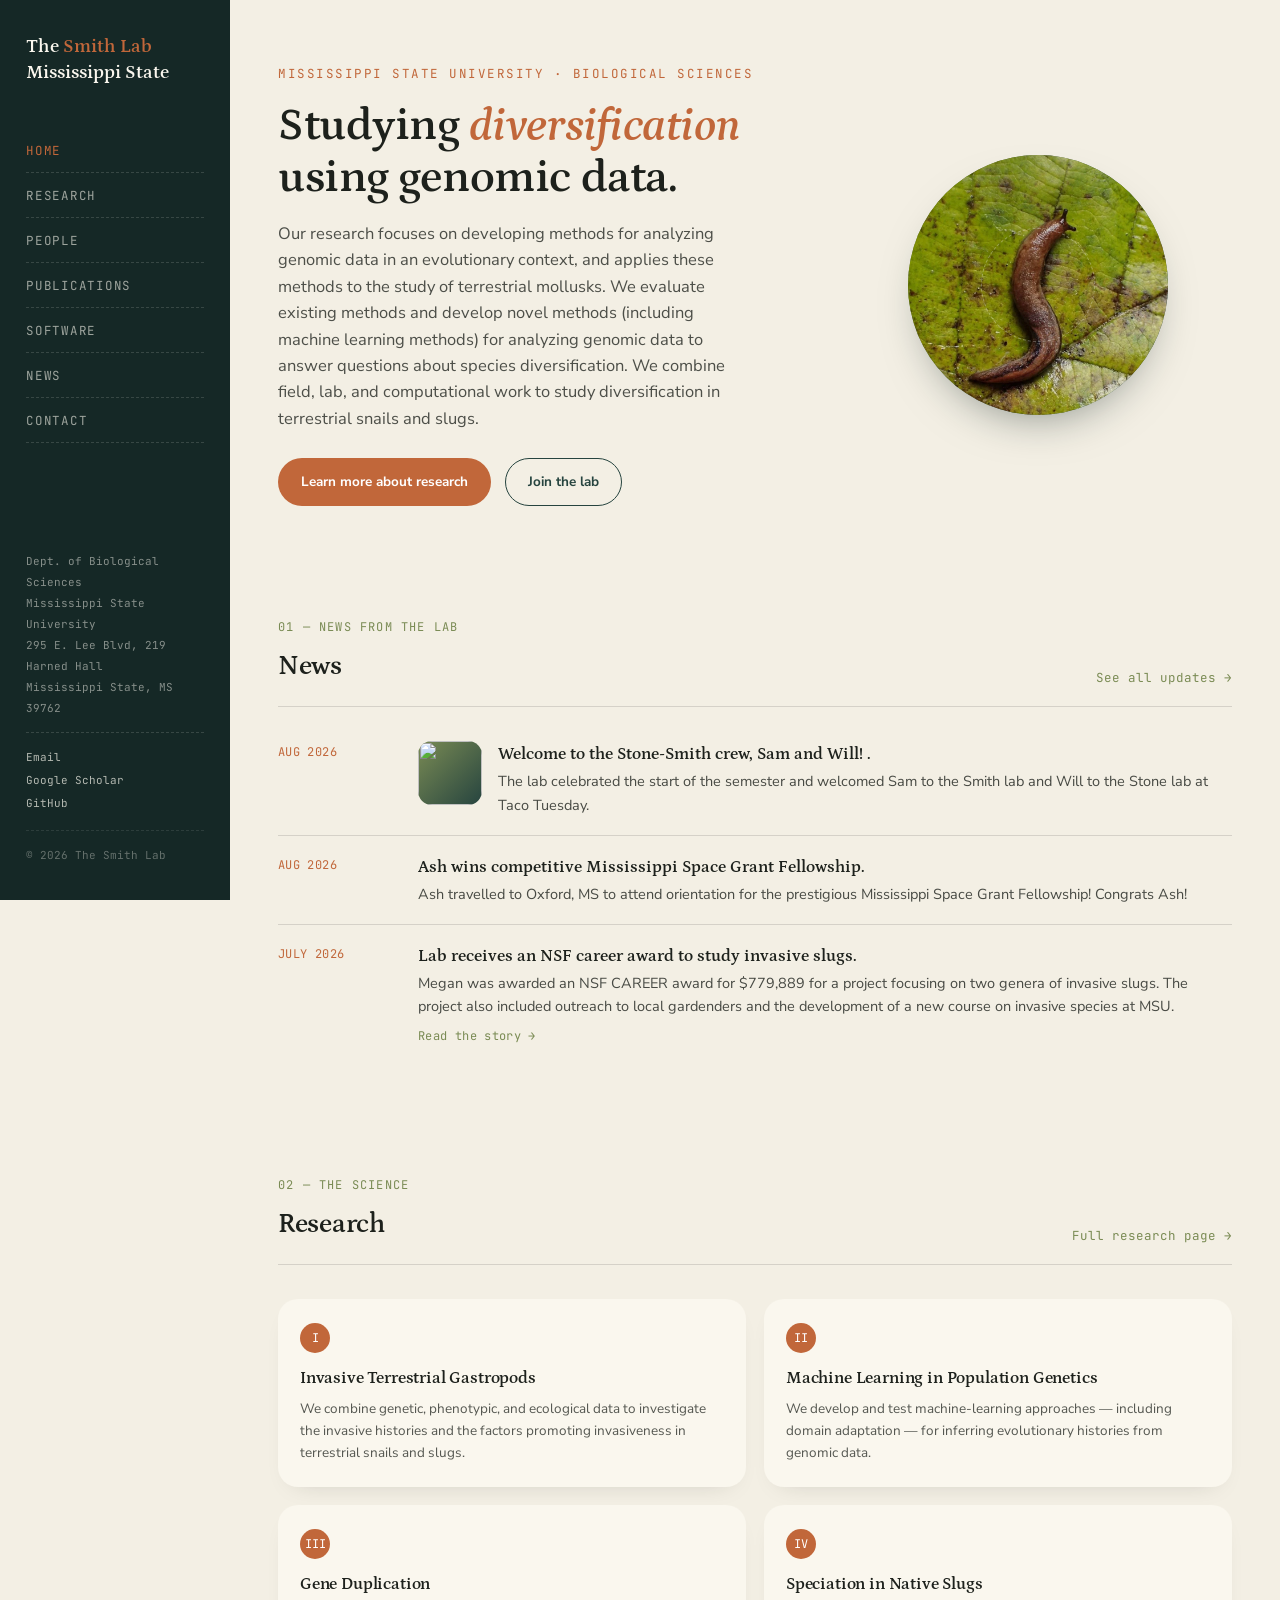
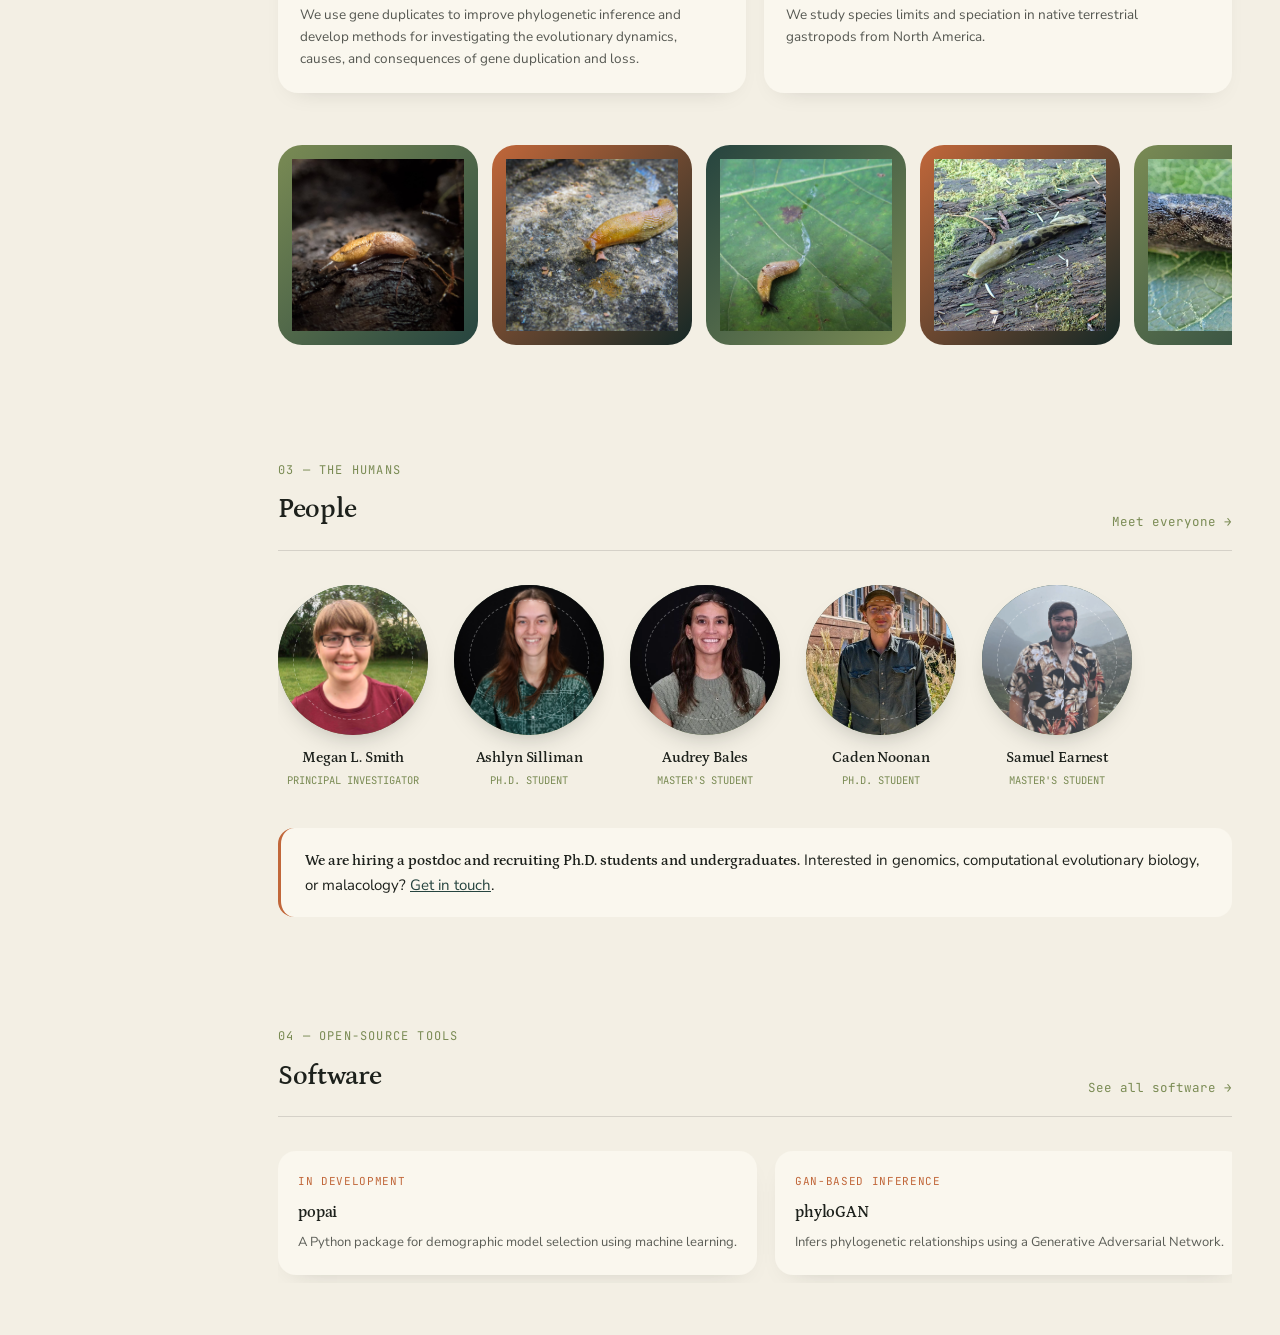
==== commit 7f9f1066: "Added Sam. News update." ====
--- a/index.html
+++ b/index.html
@@ -166,6 +166,13 @@
 			<div class="person-photo"><img src="photos/people/caden.webp" alt="Caden Noonan"></div> 
               <h4>Caden Noonan</h4>
               <div class="role">Ph.D. Student</div>
+            </div>
+          </a>
+          <a class="person-card-link" href="people.html#samuel-earnest">
+            <div class="person-card">
+			<div class="person-photo"><img src="photos/people/sam.jpg" alt="Samuel Earnest"></div> 
+              <h4>Samuel Earnest</h4>
+              <div class="role">Master's Student</div>
             </div>
           </a>
         </div>
